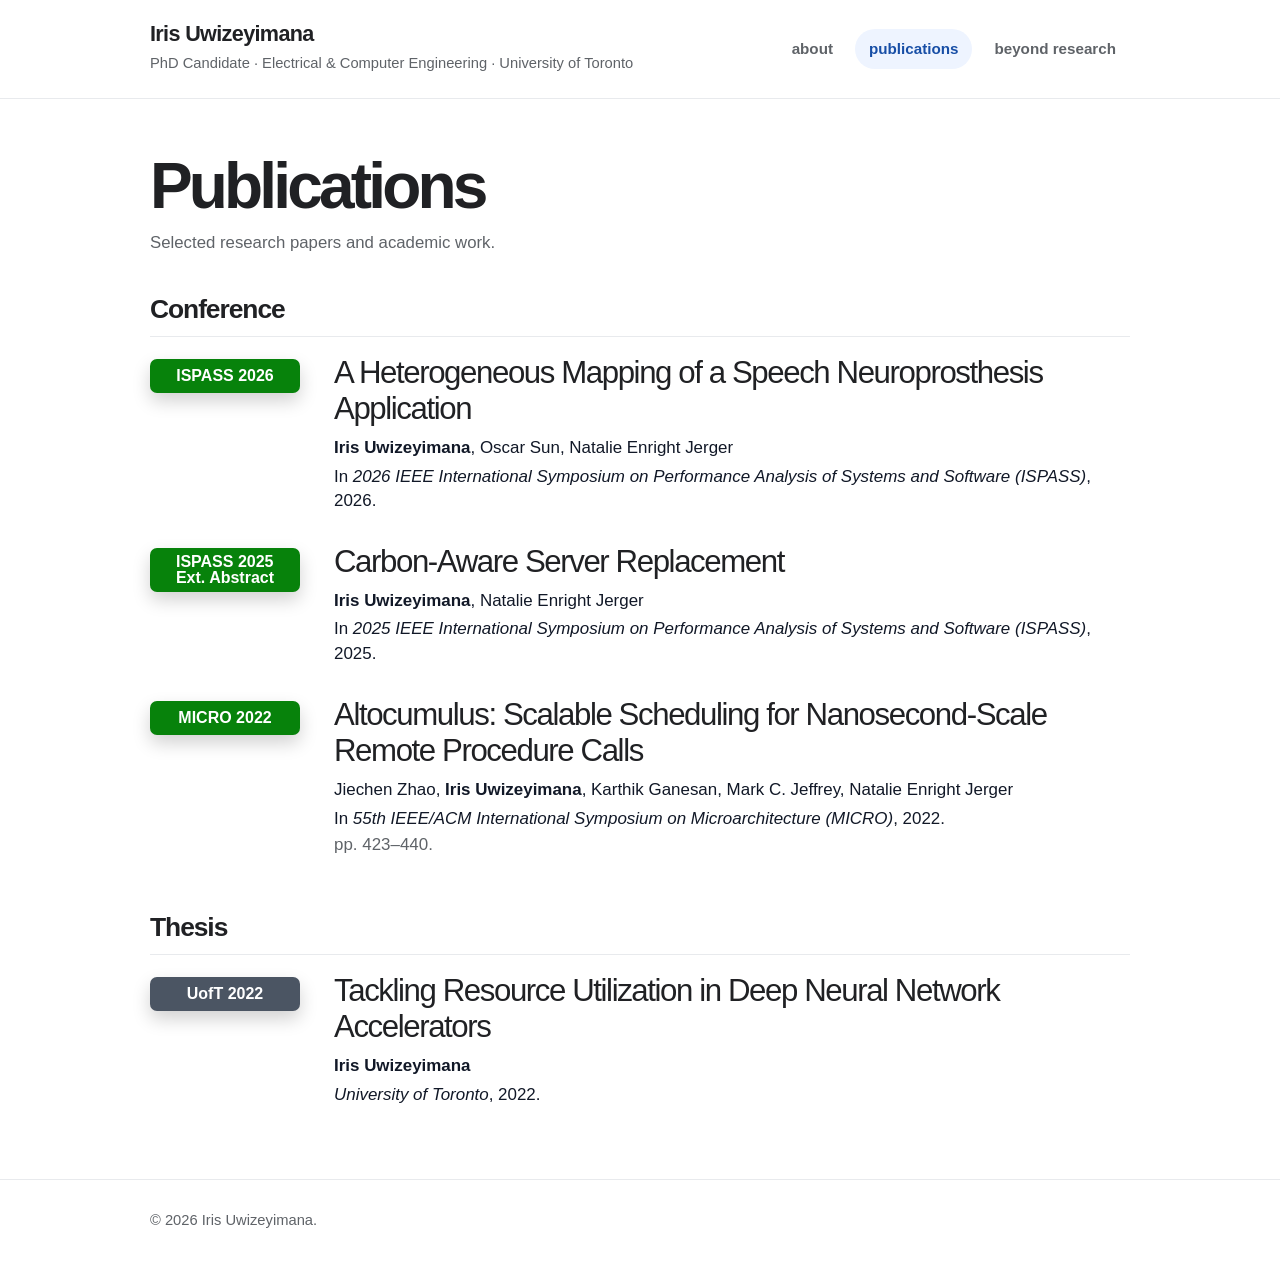
==== publications/index.html @ 7db4b11e "bug fix so name click goes to about" ====
<!doctype html>
<html lang="en">
<head>
  <meta charset="utf-8">
  <meta name="viewport" content="width=device-width, initial-scale=1">
  <title>Publications · Iris Uwizeyimana</title>
  <meta name="description" content="Publications by Iris Uwizeyimana.">
  <link rel="stylesheet" href="../assets/css/main.css">
</head>
<body>
  <header class="site-header">
    <div class="site-shell header-inner">
      <a class="brand" href="/" aria-label="Home">
        <span class="brand-name">Iris Uwizeyimana</span>
        <span class="brand-subtitle">PhD Candidate · Electrical &amp; Computer Engineering · University of Toronto</span>
      </a>
      <nav class="nav" aria-label="Primary navigation">
        <a href="/">about</a>
        <a class="active" href="/publications/">publications</a>
        <a href="/beyond-research/">beyond research</a>
      </nav>
    </div>
  </header>

  <main class="site-shell">
    <h1 class="page-title">Publications</h1>
    <p class="page-kicker">Selected research papers and academic work.</p>

    <section class="publication-section" aria-labelledby="conference-publications">
      <h2 id="conference-publications" class="section-heading">Conference</h2>

      <div class="pub-list">
        <article class="pub-item">
          <div class="pub-badge">ISPASS 2026</div>
          <div class="pub-content">
            <h3 class="pub-title">
              <a href="https://scholar.google.ca/scholar?q=%22A+Heterogeneous+Mapping+of+a+Speech+Neuroprosthesis+Application%22" target="_blank" rel="noopener">
                A Heterogeneous Mapping of a Speech Neuroprosthesis Application
              </a>
            </h3>
            <p class="pub-authors"><span class="author-me">Iris Uwizeyimana</span>, Oscar Sun, Natalie Enright Jerger</p>
            <p class="pub-venue">In <em>2026 IEEE International Symposium on Performance Analysis of Systems and Software (ISPASS)</em>, 2026.</p>
          </div>
        </article>

        <article class="pub-item">
          <div class="pub-badge">ISPASS 2025 <br> Ext. Abstract</div>
          <div class="pub-content">
            <h3 class="pub-title">
              <a href="https://scholar.google.ca/scholar?q=%22Carbon-Aware+Server+Replacement%22+%22Iris+Uwizeyimana%22" target="_blank" rel="noopener">
                Carbon-Aware Server Replacement
              </a>
            </h3>
            <p class="pub-authors"><span class="author-me">Iris Uwizeyimana</span>, Natalie Enright Jerger</p>
            <p class="pub-venue">In <em>2025 IEEE International Symposium on Performance Analysis of Systems and Software (ISPASS)</em>, 2025.</p>
          </div>
        </article>

        <article class="pub-item">
          <div class="pub-badge">MICRO 2022</div>
          <div class="pub-content">
            <h3 class="pub-title">
              <a href="https://scholar.google.ca/scholar?q=%22Altocumulus:+Scalable+scheduling+for+nanosecond-scale+remote+procedure+calls%22" target="_blank" rel="noopener">
                Altocumulus: Scalable Scheduling for Nanosecond-Scale Remote Procedure Calls
              </a>
            </h3>
            <p class="pub-authors">Jiechen Zhao, <span class="author-me">Iris Uwizeyimana</span>, Karthik Ganesan, Mark C. Jeffrey, Natalie Enright Jerger</p>
            <p class="pub-venue">In <em>55th IEEE/ACM International Symposium on Microarchitecture (MICRO)</em>, 2022.</p>
            <p class="pub-details">pp. 423–440.</p>
          </div>
        </article>
      </div>
    </section>

    <section class="publication-section thesis-section" aria-labelledby="thesis-publications">
      <h2 id="thesis-publications" class="section-heading">Thesis</h2>

      <div class="pub-list">
        <article class="pub-item">
          <div class="pub-badge pub-badge-secondary">UofT 2022</div>
          <div class="pub-content">
            <h3 class="pub-title">
              <a href="https://scholar.google.ca/scholar?q=%22Tackling+Resource+Utilization+in+Deep+Neural+Network+Accelerators%22" target="_blank" rel="noopener">
                Tackling Resource Utilization in Deep Neural Network Accelerators
              </a>
            </h3>
            <p class="pub-authors"><span class="author-me">Iris Uwizeyimana</span></p>
            <p class="pub-venue"><em>University of Toronto</em>, 2022.</p>
          </div>
        </article>
      </div>
    </section>
  </main>

  <footer class="site-footer">
    <div class="site-shell">
      <p>© <span id="year">2026</span> Iris Uwizeyimana.</p>
    </div>
  </footer>
</body>
</html>
---- assets/css/main.css ----
:root {
  --bg: #ffffff;
  --text: #202124;
  --muted: #5f6368;
  --line: #e8eaed;
  --accent: #174ea6;
  --accent-soft: #eef4ff;
  --card: #fafafa;
  --shadow: 0 18px 45px rgba(32, 33, 36, 0.08);
  --radius: 18px;
  --content-width: 980px;
}

* {
  box-sizing: border-box;
}

html {
  scroll-behavior: smooth;
}

body {
  margin: 0;
  background: var(--bg);
  color: var(--text);
  font-family: -apple-system, BlinkMacSystemFont, "Segoe UI", Roboto, Helvetica, Arial, sans-serif;
  font-size: 16px;
  line-height: 1.7;
}

body::selection,
::selection {
  background: var(--accent-soft);
}

a {
  color: var(--accent);
  text-decoration: none;
  text-underline-offset: 0.22em;
}

a:hover,
a:focus {
  text-decoration: underline;
}

.site-shell {
  width: min(calc(100% - 40px), var(--content-width));
  margin: 0 auto;
}

.site-header {
  border-bottom: 1px solid var(--line);
  background: rgba(255, 255, 255, 0.92);
  backdrop-filter: blur(12px);
  position: sticky;
  top: 0;
  z-index: 20;
}

.header-inner {
  display: flex;
  align-items: center;
  justify-content: space-between;
  gap: 24px;
  padding: 22px 0;
}

.brand {
  min-width: 260px;
}

.brand-name {
  display: block;
  color: var(--text);
  font-size: 1.35rem;
  font-weight: 720;
  letter-spacing: -0.03em;
  line-height: 1.15;
}

.brand-subtitle {
  display: block;
  color: var(--muted);
  font-size: 0.92rem;
  margin-top: 4px;
}

.nav {
  display: flex;
  align-items: center;
  gap: 8px;
  flex-wrap: wrap;
  justify-content: flex-end;
}

.nav a {
  color: var(--muted);
  border-radius: 999px;
  padding: 7px 14px;
  font-size: 0.95rem;
  font-weight: 600;
  text-decoration: none;
}

.nav a:hover,
.nav a:focus,
.nav a.active {
  color: var(--accent);
  background: var(--accent-soft);
}

main {
  padding: 54px 0 72px;
}

.page-title {
  margin: 0 0 10px;
  font-size: clamp(2.1rem, 5vw, 4.1rem);
  line-height: 1.04;
  letter-spacing: -0.06em;
}

.page-kicker {
  margin: 0 0 34px;
  color: var(--muted);
  max-width: 720px;
  font-size: 1.05rem;
}

.hero-card,
.blank-card,
.note-card {
  border: 1px solid var(--line);
  border-radius: var(--radius);
  background: var(--card);
  padding: 30px;
  box-shadow: var(--shadow);
}

.hero-card h2,
.blank-card h2,
.note-card h2 {
  margin-top: 0;
  letter-spacing: -0.03em;
}

.blank-card {
  min-height: 320px;
  display: grid;
  place-items: center;
  text-align: center;
}

.blank-card p {
  margin: 0 auto;
  max-width: 560px;
  color: var(--muted);
}

.meta-list {
  display: grid;
  gap: 12px;
  margin: 24px 0 0;
  padding: 0;
  list-style: none;
}

.meta-list li {
  display: flex;
  gap: 12px;
  align-items: baseline;
}

.meta-list strong {
  min-width: 92px;
  color: var(--text);
}

.beyond-grid {
  display: grid;
  grid-template-columns: minmax(0, 1fr) 340px;
  gap: 42px;
  align-items: start;
}

.essay {
  max-width: 680px;
}

.essay p {
  margin: 0 0 1.25rem;
}

.essay p.lede {
  font-size: 1.18rem;
  color: #2f3137;
  line-height: 1.75;
}

.essay blockquote {
  margin: 30px 0;
  padding: 18px 22px;
  border-left: 4px solid var(--accent);
  background: var(--accent-soft);
  border-radius: 0 14px 14px 0;
  color: #24324a;
  font-size: 1.05rem;
}

.photo-stack {
  display: grid;
  gap: 18px;
  position: sticky;
  top: 120px;
}

.photo-card {
  margin: 0;
  border: 1px solid var(--line);
  border-radius: 22px;
  overflow: hidden;
  background: #fff;
  box-shadow: var(--shadow);
}

.photo-card img {
  display: block;
  width: 100%;
  height: auto;
}

.photo-card figcaption {
  padding: 12px 15px;
  color: var(--muted);
  font-size: 0.9rem;
}

.link-pills {
  display: flex;
  flex-wrap: wrap;
  gap: 10px;
  margin: 28px 0 0;
}

.link-pills a {
  border: 1px solid var(--line);
  border-radius: 999px;
  padding: 8px 13px;
  background: #fff;
  font-size: 0.92rem;
  font-weight: 650;
}

.site-footer {
  border-top: 1px solid var(--line);
  color: var(--muted);
  font-size: 0.92rem;
  padding: 28px 0 42px;
}

.site-footer p {
  margin: 0;
}

@media (max-width: 820px) {
  .header-inner {
    align-items: flex-start;
    flex-direction: column;
  }

  .nav {
    justify-content: flex-start;
  }

  .beyond-grid {
    grid-template-columns: 1fr;
  }

  .about-grid {
    grid-template-columns: 1fr;
  }

  .profile-card {
    max-width: 340px;
  }

  .photo-stack {
    position: static;
    grid-template-columns: repeat(2, minmax(0, 1fr));
  }
}

@media (max-width: 560px) {
  .site-shell {
    width: min(calc(100% - 26px), var(--content-width));
  }

  main {
    padding-top: 34px;
  }

  .photo-stack {
    grid-template-columns: 1fr;
  }

  .hero-card,
  .blank-card,
  .note-card {
    padding: 22px;
  }
}


.about-grid {
  display: grid;
  grid-template-columns: 300px minmax(0, 1fr);
  gap: 36px;
  align-items: start;
}

.profile-card,
.about-card {
  border: 1px solid var(--line);
  border-radius: var(--radius);
  background: #fff;
  box-shadow: var(--shadow);
}

.profile-card {
  overflow: hidden;
}

.profile-photo {
  display: block;
  width: 100%;
  aspect-ratio: 1 / 1;
  object-fit: cover;
}

.profile-meta {
  padding: 18px 20px 20px;
  text-align: center;
}

.profile-name {
  margin: 0;
  font-size: 1.5rem;
  line-height: 1.2;
  letter-spacing: -0.03em;
}

.profile-role {
  margin: 8px 0 10px;
  color: var(--muted);
  font-size: 0.95rem;
}

.profile-email {
  margin: 0;
  font-size: 0.96rem;
  word-break: break-word;
}

.about-card {
  padding: 30px;
}

.about-card h2 {
  margin-top: 0;
  letter-spacing: -0.03em;
}

.about-card p {
  margin: 0 0 1.15rem;
}

.social-links {
  display: flex;
  flex-wrap: wrap;
  gap: 12px;
  margin-top: 22px;
}

.social-links a {
  display: inline-flex;
  align-items: center;
  gap: 8px;
  border: 1px solid var(--line);
  border-radius: 999px;
  padding: 10px 14px;
  background: var(--accent-soft);
  font-weight: 650;
  text-decoration: none;
}

.social-links a:hover,
.social-links a:focus {
  text-decoration: none;
}


@media (max-width: 820px) {
  .about-grid {
    grid-template-columns: 1fr;
  }

  .profile-card {
    max-width: 340px;
  }
}

@media (max-width: 560px) {
  .social-links {
    flex-direction: column;
    align-items: flex-start;
  }
}


/* Publications page */
.publication-section {
  margin-top: 36px;
}

.thesis-section {
  margin-top: 54px;
}

.section-heading {
  margin: 0 0 22px;
  padding-bottom: 10px;
  border-bottom: 1px solid var(--line);
  font-size: 1.65rem;
  line-height: 1.2;
  letter-spacing: -0.04em;
}

.pub-list {
  display: grid;
  gap: 34px;
}

.pub-item {
  display: grid;
  grid-template-columns: 150px minmax(0, 1fr);
  gap: 34px;
  align-items: start;
}

.pub-badge {
  display: inline-flex;
  align-items: center;
  justify-content: center;
  min-height: 34px;
  padding: 6px 16px;
  border-radius: 7px;
  background: #07820b;
  color: #fff;
  font-weight: 800;
  line-height: 1;
  box-shadow: 0 8px 18px rgba(0, 0, 0, 0.18);
  white-space: nowrap;
}

.pub-badge-secondary {
  background: #4b5563;
}

.pub-content {
  min-width: 0;
}

.pub-title {
  margin: -4px 0 8px;
  font-size: clamp(1.35rem, 3vw, 1.95rem);
  line-height: 1.18;
  font-weight: 520;
  letter-spacing: -0.045em;
}

.pub-title a {
  color: var(--text);
  text-decoration: none;
}

.pub-title a:hover,
.pub-title a:focus {
  color: var(--accent);
  text-decoration: underline;
}

.pub-authors,
.pub-venue,
.pub-details {
  margin: 0;
  color: #111827;
  font-size: 1.06rem;
  line-height: 1.45;
}

.pub-venue {
  margin-top: 4px;
}

.pub-details {
  margin-top: 2px;
  color: var(--muted);
}

.author-me {
  font-weight: 700;
}

@media (max-width: 720px) {
  .pub-item {
    grid-template-columns: 1fr;
    gap: 14px;
  }

  .pub-badge {
    justify-self: start;
  }
}


.social-icon {
  width: 22px;
  height: 22px;
  object-fit: contain;
  display: inline-block;
}
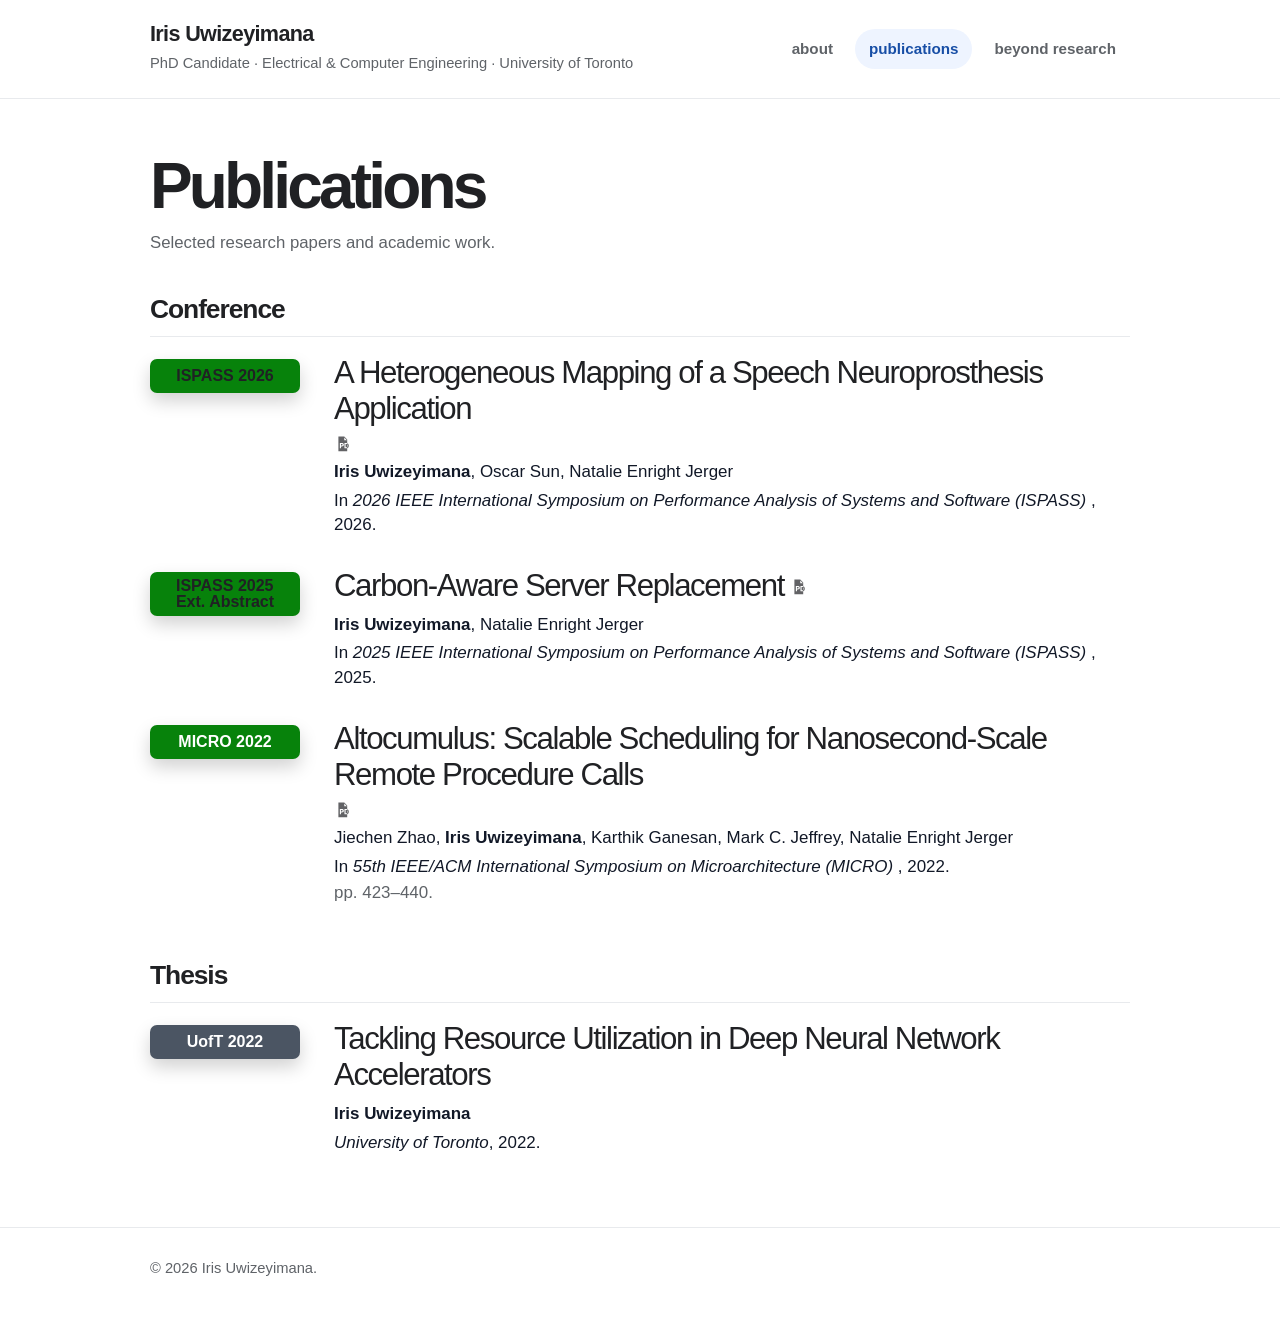
==== commit 615ca6c4: "uploading pdfs to avoid paywall" ====
--- a/publications/index.html
+++ b/publications/index.html
@@ -7,6 +7,54 @@
   <meta name="description" content="Publications by Iris Uwizeyimana.">
   <link rel="stylesheet" href="../assets/css/main.css">
 </head>
+
+<style>
+    /* Makes the conference badge behave like a link */
+    .pub-badge-link {
+      color: inherit;
+      text-decoration: none;
+    }
+
+    .pub-badge-link:hover,
+    .pub-badge-link:focus-visible {
+      text-decoration: underline;
+    }
+
+    /* Keep the PDF icon aligned beside the publication title. */
+    .pub-title-with-pdf {
+      display: flex;
+      align-items: center;
+      flex-wrap: wrap;
+      gap: 0.4rem;
+    }
+
+    .pub-pdf-link {
+      display: inline-flex;
+      align-items: center;
+      justify-content: center;
+      color: inherit;
+      text-decoration: none;
+      opacity: 0.7;
+      line-height: 1;
+      transition:
+        opacity 0.15s ease,
+        transform 0.15s ease;
+    }
+
+    .pub-pdf-link:hover,
+    .pub-pdf-link:focus-visible {
+      opacity: 1;
+      transform: translateY(-1px);
+    }
+
+    .pub-pdf-icon {
+      width: 1.1rem;
+      height: 1.1rem;
+      fill: currentColor;
+    }
+  </style>
+</head>
+
 <body>
   <header class="site-header">
     <div class="site-shell header-inner">
@@ -30,42 +78,169 @@
       <h2 id="conference-publications" class="section-heading">Conference</h2>
 
       <div class="pub-list">
-        <article class="pub-item">
-          <div class="pub-badge">ISPASS 2026</div>
-          <div class="pub-content">
-            <h3 class="pub-title">
-              <a href="https://scholar.google.ca/scholar?q=%22A+Heterogeneous+Mapping+of+a+Speech+Neuroprosthesis+Application%22" target="_blank" rel="noopener">
+
+        <!-- ISPASS 2026 -->
+        <article class="pub-item">
+          <a
+            class="pub-badge pub-badge-link"
+            href="https://scholar.google.ca/scholar?q=%22A+Heterogeneous+Mapping+of+a+Speech+Neuroprosthesis+Application%22"
+            target="_blank"
+            rel="noopener"
+            aria-label="Find A Heterogeneous Mapping of a Speech Neuroprosthesis Application on Google Scholar"
+          >
+            ISPASS 2026
+          </a>
+
+          <div class="pub-content">
+            <h3 class="pub-title pub-title-with-pdf">
+              <span>
                 A Heterogeneous Mapping of a Speech Neuroprosthesis Application
-              </a>
-            </h3>
-            <p class="pub-authors"><span class="author-me">Iris Uwizeyimana</span>, Oscar Sun, Natalie Enright Jerger</p>
-            <p class="pub-venue">In <em>2026 IEEE International Symposium on Performance Analysis of Systems and Software (ISPASS)</em>, 2026.</p>
-          </div>
-        </article>
-
-        <article class="pub-item">
-          <div class="pub-badge">ISPASS 2025 <br> Ext. Abstract</div>
-          <div class="pub-content">
-            <h3 class="pub-title">
-              <a href="https://scholar.google.ca/scholar?q=%22Carbon-Aware+Server+Replacement%22+%22Iris+Uwizeyimana%22" target="_blank" rel="noopener">
+              </span>
+
+              <a
+                class="pub-pdf-link"
+                href="/papers_pdf/Heterogeneous_Compute.pdf"
+                target="_blank"
+                rel="noopener"
+                title="Open PDF"
+                aria-label="Open PDF: A Heterogeneous Mapping of a Speech Neuroprosthesis Application"
+              >
+                <svg
+                  class="pub-pdf-icon"
+                  viewBox="0 0 24 24"
+                  aria-hidden="true"
+                >
+                  <path
+                    d="M6 2h8l4 4v16H6V2zm8 1.5V7h3.5L14 3.5zM8 11v7h1.5v-2.4h1.1c1.7 0 2.8-.9 2.8-2.3S12.3 11 10.6 11H8zm1.5 1.3h1c.9 0 1.4.3 1.4 1s-.5 1-1.4 1h-1v-2zm4.8-1.3v7h2.3c2.2 0 3.6-1.3 3.6-3.5S18.8 11 16.6 11h-2.3zm1.5 1.3h.7c1.4 0 2.2.7 2.2 2.2s-.8 2.2-2.2 2.2h-.7v-4.4z"
+                  />
+                </svg>
+              </a>
+            </h3>
+
+            <p class="pub-authors">
+              <span class="author-me">Iris Uwizeyimana</span>,
+              Oscar Sun, Natalie Enright Jerger
+            </p>
+
+            <p class="pub-venue">
+              In
+              <em>
+                2026 IEEE International Symposium on Performance Analysis
+                of Systems and Software (ISPASS)
+              </em>,
+              2026.
+            </p>
+          </div>
+        </article>
+
+        <!-- ISPASS 2025 -->
+        <article class="pub-item">
+          <a
+            class="pub-badge pub-badge-link"
+            href="https://scholar.google.ca/scholar?q=%22Carbon-Aware+Server+Replacement%22+%22Iris+Uwizeyimana%22"
+            target="_blank"
+            rel="noopener"
+            aria-label="Find Carbon-Aware Server Replacement on Google Scholar"
+          >
+            ISPASS 2025 <br>
+            Ext. Abstract
+          </a>
+
+          <div class="pub-content">
+            <h3 class="pub-title pub-title-with-pdf">
+              <span>
                 Carbon-Aware Server Replacement
-              </a>
-            </h3>
-            <p class="pub-authors"><span class="author-me">Iris Uwizeyimana</span>, Natalie Enright Jerger</p>
-            <p class="pub-venue">In <em>2025 IEEE International Symposium on Performance Analysis of Systems and Software (ISPASS)</em>, 2025.</p>
-          </div>
-        </article>
-
+              </span>
+
+              <a
+                class="pub-pdf-link"
+                href="/papers_pdf/Carbon_Aware_Server_Replacement.pdf"
+                target="_blank"
+                rel="noopener"
+                title="Open PDF"
+                aria-label="Open PDF: Carbon-Aware Server Replacement"
+              >
+                <svg
+                  class="pub-pdf-icon"
+                  viewBox="0 0 24 24"
+                  aria-hidden="true"
+                >
+                  <path
+                    d="M6 2h8l4 4v16H6V2zm8 1.5V7h3.5L14 3.5zM8 11v7h1.5v-2.4h1.1c1.7 0 2.8-.9 2.8-2.3S12.3 11 10.6 11H8zm1.5 1.3h1c.9 0 1.4.3 1.4 1s-.5 1-1.4 1h-1v-2zm4.8-1.3v7h2.3c2.2 0 3.6-1.3 3.6-3.5S18.8 11 16.6 11h-2.3zm1.5 1.3h.7c1.4 0 2.2.7 2.2 2.2s-.8 2.2-2.2 2.2h-.7v-4.4z"
+                  />
+                </svg>
+              </a>
+            </h3>
+
+            <p class="pub-authors">
+              <span class="author-me">Iris Uwizeyimana</span>,
+              Natalie Enright Jerger
+            </p>
+
+            <p class="pub-venue">
+              In
+              <em>
+                2025 IEEE International Symposium on Performance Analysis
+                of Systems and Software (ISPASS)
+              </em>,
+              2025.
+            </p>
+          </div>
+        </article>
+
+
+
+        <!-- MICRO 2022 -->
         <article class="pub-item">
           <div class="pub-badge">MICRO 2022</div>
-          <div class="pub-content">
-            <h3 class="pub-title">
-              <a href="https://scholar.google.ca/scholar?q=%22Altocumulus:+Scalable+scheduling+for+nanosecond-scale+remote+procedure+calls%22" target="_blank" rel="noopener">
-                Altocumulus: Scalable Scheduling for Nanosecond-Scale Remote Procedure Calls
-              </a>
-            </h3>
-            <p class="pub-authors">Jiechen Zhao, <span class="author-me">Iris Uwizeyimana</span>, Karthik Ganesan, Mark C. Jeffrey, Natalie Enright Jerger</p>
-            <p class="pub-venue">In <em>55th IEEE/ACM International Symposium on Microarchitecture (MICRO)</em>, 2022.</p>
+
+          <div class="pub-content">
+            <h3 class="pub-title pub-title-with-pdf">
+              <a
+                href="https://scholar.google.ca/scholar?q=%22Altocumulus:+Scalable+scheduling+for+nanosecond-scale+remote+procedure+calls%22"
+                target="_blank"
+                rel="noopener"
+              >
+                Altocumulus: Scalable Scheduling for Nanosecond-Scale
+                Remote Procedure Calls
+              </a>
+
+              <a
+                class="pub-pdf-link"
+                href="https://www.eecg.utoronto.ca/~ganesa10/assets/pdfs/altocumulus-micro-2022.pdf"
+                target="_blank"
+                rel="noopener"
+                title="Open PDF"
+                aria-label="Open PDF: Altocumulus: Scalable Scheduling for Nanosecond-Scale Remote Procedure Calls"
+              >
+                <svg
+                  class="pub-pdf-icon"
+                  viewBox="0 0 24 24"
+                  aria-hidden="true"
+                >
+                  <path
+                    d="M6 2h8l4 4v16H6V2zm8 1.5V7h3.5L14 3.5zM8 11v7h1.5v-2.4h1.1c1.7 0 2.8-.9 2.8-2.3S12.3 11 10.6 11H8zm1.5 1.3h1c.9 0 1.4.3 1.4 1s-.5 1-1.4 1h-1v-2zm4.8-1.3v7h2.3c2.2 0 3.6-1.3 3.6-3.5S18.8 11 16.6 11h-2.3zm1.5 1.3h.7c1.4 0 2.2.7 2.2 2.2s-.8 2.2-2.2 2.2h-.7v-4.4z"
+                  />
+                </svg>
+              </a>
+            </h3>
+
+            <p class="pub-authors">
+              Jiechen Zhao,
+              <span class="author-me">Iris Uwizeyimana</span>,
+              Karthik Ganesan, Mark C. Jeffrey,
+              Natalie Enright Jerger
+            </p>
+
+            <p class="pub-venue">
+              In
+              <em>
+                55th IEEE/ACM International Symposium on
+                Microarchitecture (MICRO)
+              </em>,
+              2022.
+            </p>
+
             <p class="pub-details">pp. 423–440.</p>
           </div>
         </article>
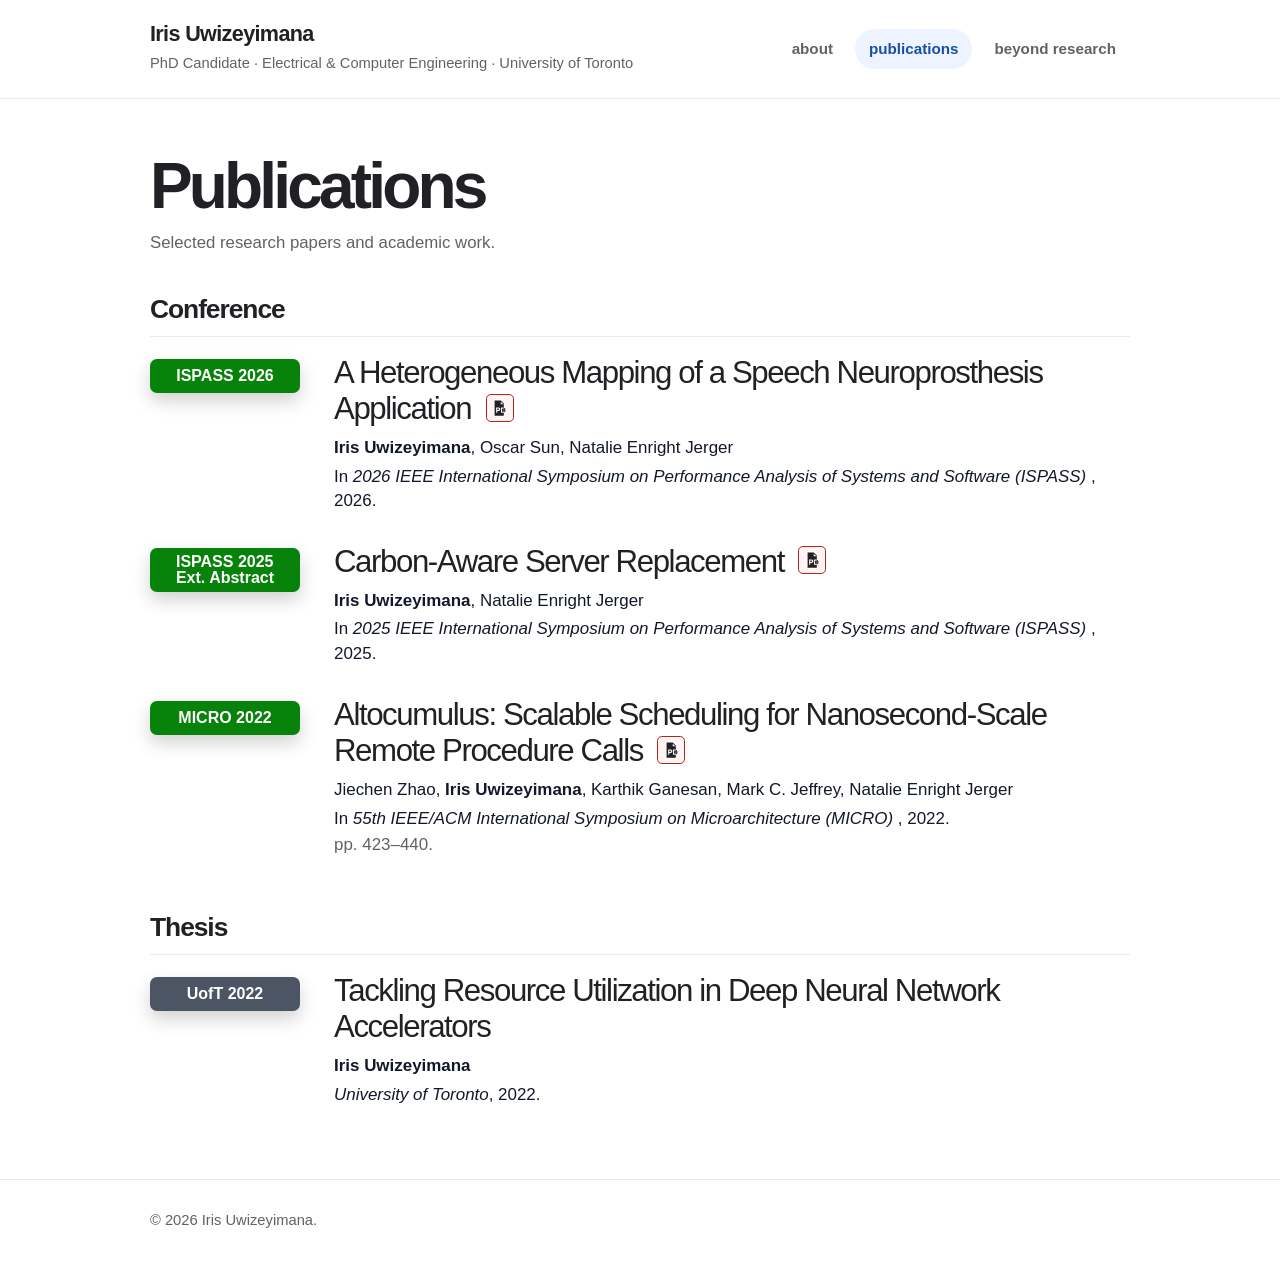
==== commit 09497551: "changing back to title highlight + updated PDF icon" ====
--- a/publications/index.html
+++ b/publications/index.html
@@ -1,5 +1,6 @@
 <!doctype html>
 <html lang="en">
+
 <head>
   <meta charset="utf-8">
   <meta name="viewport" content="width=device-width, initial-scale=1">
@@ -9,50 +10,52 @@
 </head>
 
 <style>
-    /* Makes the conference badge behave like a link */
-    .pub-badge-link {
-      color: inherit;
-      text-decoration: none;
-    }
-
-    .pub-badge-link:hover,
-    .pub-badge-link:focus-visible {
-      text-decoration: underline;
-    }
-
-    /* Keep the PDF icon aligned beside the publication title. */
-    .pub-title-with-pdf {
-      display: flex;
-      align-items: center;
-      flex-wrap: wrap;
-      gap: 0.4rem;
-    }
-
-    .pub-pdf-link {
-      display: inline-flex;
-      align-items: center;
-      justify-content: center;
-      color: inherit;
-      text-decoration: none;
-      opacity: 0.7;
-      line-height: 1;
-      transition:
-        opacity 0.15s ease,
-        transform 0.15s ease;
-    }
-
-    .pub-pdf-link:hover,
-    .pub-pdf-link:focus-visible {
-      opacity: 1;
-      transform: translateY(-1px);
-    }
-
-    .pub-pdf-icon {
-      width: 1.1rem;
-      height: 1.1rem;
-      fill: currentColor;
-    }
-  </style>
+  /* Makes the conference badge behave like a link */
+  .pub-badge-link {
+    color: #ffffff;
+  }
+
+  /* Keep the PDF icon aligned beside the publication title. */
+  .pub-title-with-pdf {
+    display: block;
+  }
+
+  .pub-title-with-pdf>a:first-child {
+    display: inline;
+  }
+
+  .pub-pdf-link {
+    display: inline-flex;
+    align-items: center;
+    justify-content: center;
+    width: 1.75rem;
+    height: 1.75rem;
+    margin-left: 0.45rem;
+    border: 1.5px solid #b42318;
+    border-radius: 0.3rem;
+    color: #b42318;
+    background-color: #fff5f4;
+    text-decoration: none;
+    vertical-align: 0.15rem;
+    transition:
+      background-color 0.15s ease,
+      color 0.15s ease,
+      transform 0.15s ease;
+  }
+
+  .pub-pdf-link:hover,
+  .pub-pdf-link:focus-visible {
+    color: #ffffff;
+    background-color: #b42318;
+    transform: translateY(-1px);
+  }
+
+  .pub-pdf-icon {
+    width: 1.15rem;
+    height: 1.15rem;
+    fill: currentColor;
+  }
+</style>
 </head>
 
 <body>
@@ -60,7 +63,8 @@
     <div class="site-shell header-inner">
       <a class="brand" href="/" aria-label="Home">
         <span class="brand-name">Iris Uwizeyimana</span>
-        <span class="brand-subtitle">PhD Candidate · Electrical &amp; Computer Engineering · University of Toronto</span>
+        <span class="brand-subtitle">PhD Candidate · Electrical &amp; Computer Engineering · University of
+          Toronto</span>
       </a>
       <nav class="nav" aria-label="Primary navigation">
         <a href="/">about</a>
@@ -78,41 +82,24 @@
       <h2 id="conference-publications" class="section-heading">Conference</h2>
 
       <div class="pub-list">
-
         <!-- ISPASS 2026 -->
         <article class="pub-item">
-          <a
-            class="pub-badge pub-badge-link"
-            href="https://scholar.google.ca/scholar?q=%22A+Heterogeneous+Mapping+of+a+Speech+Neuroprosthesis+Application%22"
-            target="_blank"
-            rel="noopener"
-            aria-label="Find A Heterogeneous Mapping of a Speech Neuroprosthesis Application on Google Scholar"
-          >
-            ISPASS 2026
-          </a>
+          <div class="pub-badge">ISPASS 2026</div>
 
           <div class="pub-content">
             <h3 class="pub-title pub-title-with-pdf">
-              <span>
+              <a href="https://scholar.google.ca/scholar?q=%22A+Heterogeneous+Mapping+of+a+Speech+Neuroprosthesis+Application%22"
+                target="_blank" rel="noopener">
                 A Heterogeneous Mapping of a Speech Neuroprosthesis Application
-              </span>
-
-              <a
-                class="pub-pdf-link"
-                href="/papers_pdf/Heterogeneous_Compute.pdf"
-                target="_blank"
-                rel="noopener"
-                title="Open PDF"
-                aria-label="Open PDF: A Heterogeneous Mapping of a Speech Neuroprosthesis Application"
-              >
-                <svg
-                  class="pub-pdf-icon"
-                  viewBox="0 0 24 24"
-                  aria-hidden="true"
-                >
+              </a>
+
+              <a class="pub-pdf-link"
+                href="../papers_pdf/Heterogeneous_Compute.pdf"
+                target="_blank" rel="noopener" title="Open PDF"
+                aria-label="Open PDF: A Heterogeneous Mapping of a Speech Neuroprosthesis Application">
+                <svg class="pub-pdf-icon" viewBox="0 0 24 24" aria-hidden="true">
                   <path
-                    d="M6 2h8l4 4v16H6V2zm8 1.5V7h3.5L14 3.5zM8 11v7h1.5v-2.4h1.1c1.7 0 2.8-.9 2.8-2.3S12.3 11 10.6 11H8zm1.5 1.3h1c.9 0 1.4.3 1.4 1s-.5 1-1.4 1h-1v-2zm4.8-1.3v7h2.3c2.2 0 3.6-1.3 3.6-3.5S18.8 11 16.6 11h-2.3zm1.5 1.3h.7c1.4 0 2.2.7 2.2 2.2s-.8 2.2-2.2 2.2h-.7v-4.4z"
-                  />
+                    d="M6 2h8l4 4v16H6V2zm8 1.5V7h3.5L14 3.5zM8 11v7h1.5v-2.4h1.1c1.7 0 2.8-.9 2.8-2.3S12.3 11 10.6 11H8zm1.5 1.3h1c.9 0 1.4.3 1.4 1s-.5 1-1.4 1h-1v-2zm4.8-1.3v7h2.3c2.2 0 3.6-1.3 3.6-3.5S18.8 11 16.6 11h-2.3zm1.5 1.3h.7c1.4 0 2.2.7 2.2 2.2s-.8 2.2-2.2 2.2h-.7v-4.4z" />
                 </svg>
               </a>
             </h3>
@@ -135,39 +122,23 @@
 
         <!-- ISPASS 2025 -->
         <article class="pub-item">
-          <a
-            class="pub-badge pub-badge-link"
-            href="https://scholar.google.ca/scholar?q=%22Carbon-Aware+Server+Replacement%22+%22Iris+Uwizeyimana%22"
-            target="_blank"
-            rel="noopener"
-            aria-label="Find Carbon-Aware Server Replacement on Google Scholar"
-          >
+          <div class="pub-badge">
             ISPASS 2025 <br>
             Ext. Abstract
-          </a>
+          </div>
 
           <div class="pub-content">
             <h3 class="pub-title pub-title-with-pdf">
-              <span>
+              <a href="https://scholar.google.ca/scholar?q=%22Carbon-Aware+Server+Replacement%22+%22Iris+Uwizeyimana%22"
+                target="_blank" rel="noopener">
                 Carbon-Aware Server Replacement
-              </span>
-
-              <a
-                class="pub-pdf-link"
-                href="/papers_pdf/Carbon_Aware_Server_Replacement.pdf"
-                target="_blank"
-                rel="noopener"
-                title="Open PDF"
-                aria-label="Open PDF: Carbon-Aware Server Replacement"
-              >
-                <svg
-                  class="pub-pdf-icon"
-                  viewBox="0 0 24 24"
-                  aria-hidden="true"
-                >
+              </a>
+
+              <a class="pub-pdf-link" href="../papers_pdf/Carbon_Aware_Server_Replacement.pdf" target="_blank"
+                rel="noopener" title="Open PDF" aria-label="Open PDF: Carbon-Aware Server Replacement">
+                <svg class="pub-pdf-icon" viewBox="0 0 24 24" aria-hidden="true">
                   <path
-                    d="M6 2h8l4 4v16H6V2zm8 1.5V7h3.5L14 3.5zM8 11v7h1.5v-2.4h1.1c1.7 0 2.8-.9 2.8-2.3S12.3 11 10.6 11H8zm1.5 1.3h1c.9 0 1.4.3 1.4 1s-.5 1-1.4 1h-1v-2zm4.8-1.3v7h2.3c2.2 0 3.6-1.3 3.6-3.5S18.8 11 16.6 11h-2.3zm1.5 1.3h.7c1.4 0 2.2.7 2.2 2.2s-.8 2.2-2.2 2.2h-.7v-4.4z"
-                  />
+                    d="M6 2h8l4 4v16H6V2zm8 1.5V7h3.5L14 3.5zM8 11v7h1.5v-2.4h1.1c1.7 0 2.8-.9 2.8-2.3S12.3 11 10.6 11H8zm1.5 1.3h1c.9 0 1.4.3 1.4 1s-.5 1-1.4 1h-1v-2zm4.8-1.3v7h2.3c2.2 0 3.6-1.3 3.6-3.5S18.8 11 16.6 11h-2.3zm1.5 1.3h.7c1.4 0 2.2.7 2.2 2.2s-.8 2.2-2.2 2.2h-.7v-4.4z" />
                 </svg>
               </a>
             </h3>
@@ -188,39 +159,25 @@
           </div>
         </article>
 
-
-
         <!-- MICRO 2022 -->
         <article class="pub-item">
           <div class="pub-badge">MICRO 2022</div>
 
           <div class="pub-content">
             <h3 class="pub-title pub-title-with-pdf">
-              <a
-                href="https://scholar.google.ca/scholar?q=%22Altocumulus:+Scalable+scheduling+for+nanosecond-scale+remote+procedure+calls%22"
-                target="_blank"
-                rel="noopener"
-              >
+              <a href="https://scholar.google.ca/scholar?q=%22Altocumulus:+Scalable+scheduling+for+nanosecond-scale+remote+procedure+calls%22"
+                target="_blank" rel="noopener">
                 Altocumulus: Scalable Scheduling for Nanosecond-Scale
                 Remote Procedure Calls
               </a>
 
-              <a
-                class="pub-pdf-link"
-                href="https://www.eecg.utoronto.ca/~ganesa10/assets/pdfs/altocumulus-micro-2022.pdf"
-                target="_blank"
-                rel="noopener"
-                title="Open PDF"
-                aria-label="Open PDF: Altocumulus: Scalable Scheduling for Nanosecond-Scale Remote Procedure Calls"
-              >
-                <svg
-                  class="pub-pdf-icon"
-                  viewBox="0 0 24 24"
-                  aria-hidden="true"
-                >
+              <a class="pub-pdf-link"
+                href="https://www.eecg.utoronto.ca/~ganesa10/assets/pdfs/altocumulus-micro-2022.pdf" target="_blank"
+                rel="noopener" title="Open PDF"
+                aria-label="Open PDF: Altocumulus: Scalable Scheduling for Nanosecond-Scale Remote Procedure Calls">
+                <svg class="pub-pdf-icon" viewBox="0 0 24 24" aria-hidden="true">
                   <path
-                    d="M6 2h8l4 4v16H6V2zm8 1.5V7h3.5L14 3.5zM8 11v7h1.5v-2.4h1.1c1.7 0 2.8-.9 2.8-2.3S12.3 11 10.6 11H8zm1.5 1.3h1c.9 0 1.4.3 1.4 1s-.5 1-1.4 1h-1v-2zm4.8-1.3v7h2.3c2.2 0 3.6-1.3 3.6-3.5S18.8 11 16.6 11h-2.3zm1.5 1.3h.7c1.4 0 2.2.7 2.2 2.2s-.8 2.2-2.2 2.2h-.7v-4.4z"
-                  />
+                    d="M6 2h8l4 4v16H6V2zm8 1.5V7h3.5L14 3.5zM8 11v7h1.5v-2.4h1.1c1.7 0 2.8-.9 2.8-2.3S12.3 11 10.6 11H8zm1.5 1.3h1c.9 0 1.4.3 1.4 1s-.5 1-1.4 1h-1v-2zm4.8-1.3v7h2.3c2.2 0 3.6-1.3 3.6-3.5S18.8 11 16.6 11h-2.3zm1.5 1.3h.7c1.4 0 2.2.7 2.2 2.2s-.8 2.2-2.2 2.2h-.7v-4.4z" />
                 </svg>
               </a>
             </h3>
@@ -244,6 +201,7 @@
             <p class="pub-details">pp. 423–440.</p>
           </div>
         </article>
+
       </div>
     </section>
 
@@ -255,7 +213,8 @@
           <div class="pub-badge pub-badge-secondary">UofT 2022</div>
           <div class="pub-content">
             <h3 class="pub-title">
-              <a href="https://scholar.google.ca/scholar?q=%22Tackling+Resource+Utilization+in+Deep+Neural+Network+Accelerators%22" target="_blank" rel="noopener">
+              <a href="https://scholar.google.ca/scholar?q=%22Tackling+Resource+Utilization+in+Deep+Neural+Network+Accelerators%22"
+                target="_blank" rel="noopener">
                 Tackling Resource Utilization in Deep Neural Network Accelerators
               </a>
             </h3>
@@ -273,4 +232,5 @@
     </div>
   </footer>
 </body>
-</html>
+
+</html>
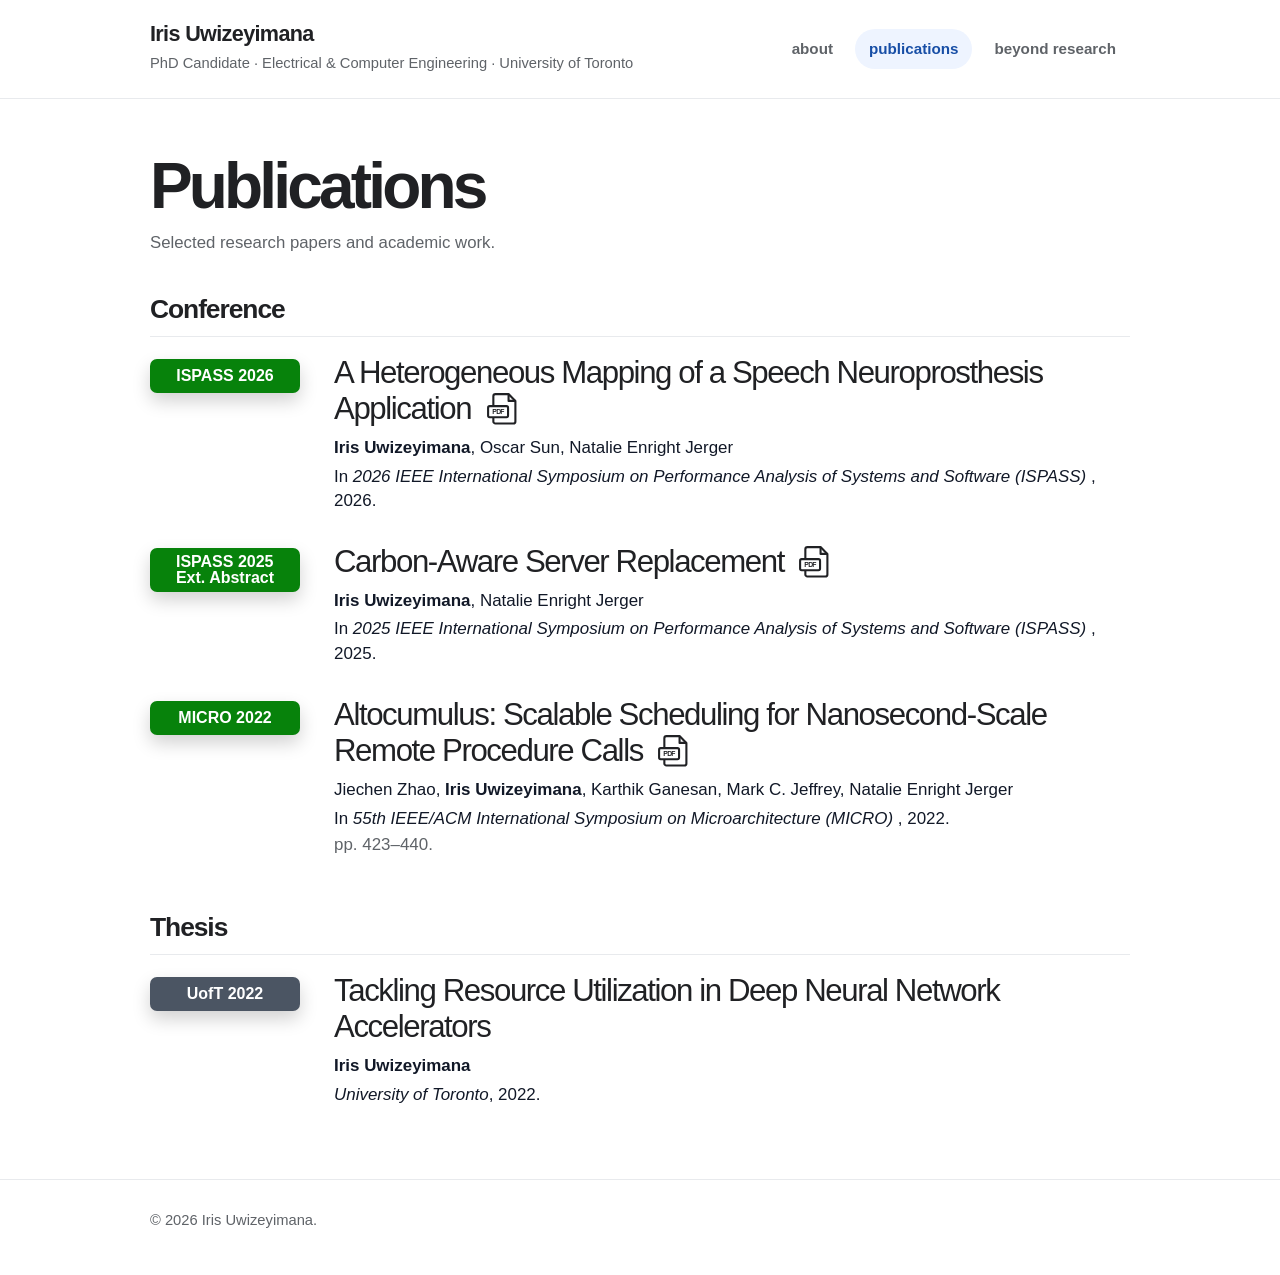
==== commit cb03edcf: "trying to pretty up pdf icon" ====
--- a/publications/index.html
+++ b/publications/index.html
@@ -10,12 +10,10 @@
 </head>
 
 <style>
-  /* Makes the conference badge behave like a link */
-  .pub-badge-link {
+  .pub-badge {
     color: #ffffff;
   }
 
-  /* Keep the PDF icon aligned beside the publication title. */
   .pub-title-with-pdf {
     display: block;
   }
@@ -28,32 +26,28 @@
     display: inline-flex;
     align-items: center;
     justify-content: center;
-    width: 1.75rem;
-    height: 1.75rem;
     margin-left: 0.45rem;
-    border: 1.5px solid #b42318;
-    border-radius: 0.3rem;
-    color: #b42318;
-    background-color: #fff5f4;
+    padding: 0;
+    border: none;
+    background: none;
+    color: #1d1d1f;
     text-decoration: none;
-    vertical-align: 0.15rem;
-    transition:
-      background-color 0.15s ease,
-      color 0.15s ease,
-      transform 0.15s ease;
+    vertical-align: -0.4rem;
+    transition: transform 0.15s ease, opacity 0.15s ease;
   }
 
   .pub-pdf-link:hover,
   .pub-pdf-link:focus-visible {
-    color: #ffffff;
-    background-color: #b42318;
+    color: #1d1d1f;
+    background: none;
+    opacity: 0.65;
     transform: translateY(-1px);
   }
 
   .pub-pdf-icon {
-    width: 1.15rem;
-    height: 1.15rem;
-    fill: currentColor;
+    width: 2.1rem;
+    height: 2.1rem;
+    overflow: visible;
   }
 </style>
 </head>
@@ -97,9 +91,25 @@
                 href="../papers_pdf/Heterogeneous_Compute.pdf"
                 target="_blank" rel="noopener" title="Open PDF"
                 aria-label="Open PDF: A Heterogeneous Mapping of a Speech Neuroprosthesis Application">
-                <svg class="pub-pdf-icon" viewBox="0 0 24 24" aria-hidden="true">
-                  <path
-                    d="M6 2h8l4 4v16H6V2zm8 1.5V7h3.5L14 3.5zM8 11v7h1.5v-2.4h1.1c1.7 0 2.8-.9 2.8-2.3S12.3 11 10.6 11H8zm1.5 1.3h1c.9 0 1.4.3 1.4 1s-.5 1-1.4 1h-1v-2zm4.8-1.3v7h2.3c2.2 0 3.6-1.3 3.6-3.5S18.8 11 16.6 11h-2.3zm1.5 1.3h.7c1.4 0 2.2.7 2.2 2.2s-.8 2.2-2.2 2.2h-.7v-4.4z" />
+                <svg class="pub-pdf-icon" viewBox="0 0 64 64" aria-hidden="true">
+                  <!-- Document outline -->
+                  <path d="M18 4H43L56 17V56
+               C56 58.2 54.2 60 52 60H18
+               C15.8 60 14 58.2 14 56V8
+               C14 5.8 15.8 4 18 4Z" fill="none" stroke="currentColor" stroke-width="4" stroke-linejoin="round" />
+
+                  <!-- Folded corner -->
+                  <path d="M43 4V17H56" fill="none" stroke="currentColor" stroke-width="4" stroke-linejoin="round" />
+
+                  <!-- PDF label box -->
+                  <rect x="4" y="27" width="38" height="21" rx="3" fill="white" stroke="currentColor"
+                    stroke-width="4" />
+
+                  <!-- PDF text -->
+                  <text x="23" y="42" text-anchor="middle" font-family="Arial, sans-serif" font-size="13"
+                    font-weight="700" fill="currentColor">
+                    PDF
+                  </text>
                 </svg>
               </a>
             </h3>
@@ -120,6 +130,7 @@
           </div>
         </article>
 
+
         <!-- ISPASS 2025 -->
         <article class="pub-item">
           <div class="pub-badge">
@@ -136,9 +147,25 @@
 
               <a class="pub-pdf-link" href="../papers_pdf/Carbon_Aware_Server_Replacement.pdf" target="_blank"
                 rel="noopener" title="Open PDF" aria-label="Open PDF: Carbon-Aware Server Replacement">
-                <svg class="pub-pdf-icon" viewBox="0 0 24 24" aria-hidden="true">
-                  <path
-                    d="M6 2h8l4 4v16H6V2zm8 1.5V7h3.5L14 3.5zM8 11v7h1.5v-2.4h1.1c1.7 0 2.8-.9 2.8-2.3S12.3 11 10.6 11H8zm1.5 1.3h1c.9 0 1.4.3 1.4 1s-.5 1-1.4 1h-1v-2zm4.8-1.3v7h2.3c2.2 0 3.6-1.3 3.6-3.5S18.8 11 16.6 11h-2.3zm1.5 1.3h.7c1.4 0 2.2.7 2.2 2.2s-.8 2.2-2.2 2.2h-.7v-4.4z" />
+                <svg class="pub-pdf-icon" viewBox="0 0 64 64" aria-hidden="true">
+                  <!-- Document outline -->
+                  <path d="M18 4H43L56 17V56
+               C56 58.2 54.2 60 52 60H18
+               C15.8 60 14 58.2 14 56V8
+               C14 5.8 15.8 4 18 4Z" fill="none" stroke="currentColor" stroke-width="4" stroke-linejoin="round" />
+
+                  <!-- Folded corner -->
+                  <path d="M43 4V17H56" fill="none" stroke="currentColor" stroke-width="4" stroke-linejoin="round" />
+
+                  <!-- PDF label box -->
+                  <rect x="4" y="27" width="38" height="21" rx="3" fill="white" stroke="currentColor"
+                    stroke-width="4" />
+
+                  <!-- PDF text -->
+                  <text x="23" y="42" text-anchor="middle" font-family="Arial, sans-serif" font-size="13"
+                    font-weight="700" fill="currentColor">
+                    PDF
+                  </text>
                 </svg>
               </a>
             </h3>
@@ -159,6 +186,7 @@
           </div>
         </article>
 
+
         <!-- MICRO 2022 -->
         <article class="pub-item">
           <div class="pub-badge">MICRO 2022</div>
@@ -175,9 +203,25 @@
                 href="https://www.eecg.utoronto.ca/~ganesa10/assets/pdfs/altocumulus-micro-2022.pdf" target="_blank"
                 rel="noopener" title="Open PDF"
                 aria-label="Open PDF: Altocumulus: Scalable Scheduling for Nanosecond-Scale Remote Procedure Calls">
-                <svg class="pub-pdf-icon" viewBox="0 0 24 24" aria-hidden="true">
-                  <path
-                    d="M6 2h8l4 4v16H6V2zm8 1.5V7h3.5L14 3.5zM8 11v7h1.5v-2.4h1.1c1.7 0 2.8-.9 2.8-2.3S12.3 11 10.6 11H8zm1.5 1.3h1c.9 0 1.4.3 1.4 1s-.5 1-1.4 1h-1v-2zm4.8-1.3v7h2.3c2.2 0 3.6-1.3 3.6-3.5S18.8 11 16.6 11h-2.3zm1.5 1.3h.7c1.4 0 2.2.7 2.2 2.2s-.8 2.2-2.2 2.2h-.7v-4.4z" />
+                <svg class="pub-pdf-icon" viewBox="0 0 64 64" aria-hidden="true">
+                  <!-- Document outline -->
+                  <path d="M18 4H43L56 17V56
+               C56 58.2 54.2 60 52 60H18
+               C15.8 60 14 58.2 14 56V8
+               C14 5.8 15.8 4 18 4Z" fill="none" stroke="currentColor" stroke-width="4" stroke-linejoin="round" />
+
+                  <!-- Folded corner -->
+                  <path d="M43 4V17H56" fill="none" stroke="currentColor" stroke-width="4" stroke-linejoin="round" />
+
+                  <!-- PDF label box -->
+                  <rect x="4" y="27" width="38" height="21" rx="3" fill="white" stroke="currentColor"
+                    stroke-width="4" />
+
+                  <!-- PDF text -->
+                  <text x="23" y="42" text-anchor="middle" font-family="Arial, sans-serif" font-size="13"
+                    font-weight="700" fill="currentColor">
+                    PDF
+                  </text>
                 </svg>
               </a>
             </h3>
